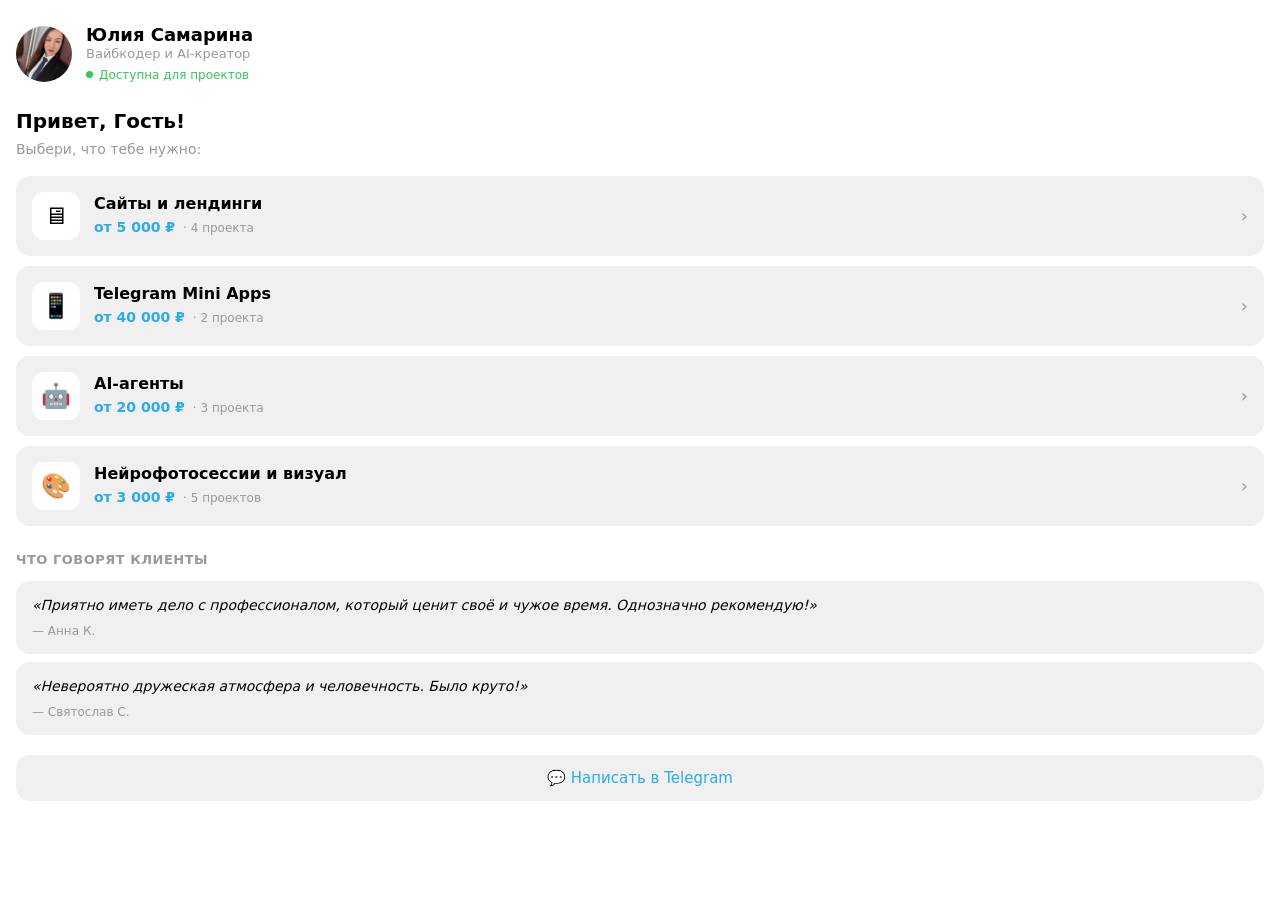
==== tg-app/index.html @ 5fb024c5 "Add Telegram Mini App: service catalog with order form Complete Mini App with 3 screens (catalog, de" ====
<!DOCTYPE html>
<html lang="ru">
<head>
  <meta charset="UTF-8">
  <meta name="viewport" content="width=device-width, initial-scale=1.0, maximum-scale=1.0, user-scalable=no">
  <title>Юлия Самарина — Услуги</title>
  <!-- Telegram Web App SDK -->
  <script src="https://telegram.org/js/telegram-web-app.js"></script>
  <!-- Заглушка для предпросмотра в обычном браузере -->
  <script>
    if (!window.Telegram || !window.Telegram.WebApp) {
      // Заглушка: имитируем Telegram Web App API в обычном браузере
      var mockMainEl = null, mockBackEl = null;
      document.addEventListener('DOMContentLoaded', function() {
        mockMainEl = document.getElementById('mock-main');
        mockBackEl = document.getElementById('mock-back');
        if (mockMainEl) mockMainEl.addEventListener('click', function() {
          if (window.Telegram.WebApp.MainButton._cb) window.Telegram.WebApp.MainButton._cb();
        });
        if (mockBackEl) mockBackEl.addEventListener('click', function() {
          if (window.Telegram.WebApp.BackButton._cb) window.Telegram.WebApp.BackButton._cb();
        });
      });

      window.Telegram = { WebApp: {
        ready: function(){}, expand: function(){},
        themeParams: {},
        headerColor: '',
        initDataUnsafe: { user: { first_name: 'Гость', username: 'preview', id: 0 } },
        MainButton: {
          _cb: null, _text: '',
          setText: function(t) { this._text = t; if (mockMainEl) mockMainEl.textContent = t; },
          show: function() { if (mockMainEl) mockMainEl.classList.add('visible'); },
          hide: function() { if (mockMainEl) mockMainEl.classList.remove('visible'); },
          enable: function() { if (mockMainEl) mockMainEl.classList.remove('disabled'); },
          disable: function() { if (mockMainEl) mockMainEl.classList.add('disabled'); },
          showProgress: function() { this.disable(); },
          hideProgress: function() { this.enable(); },
          onClick: function(cb) { this._cb = cb; },
          offClick: function() {}
        },
        BackButton: {
          _cb: null,
          show: function() { if (mockBackEl) mockBackEl.classList.add('visible'); },
          hide: function() { if (mockBackEl) mockBackEl.classList.remove('visible'); },
          onClick: function(cb) { this._cb = cb; },
          offClick: function() {}
        },
        HapticFeedback: {
          impactOccurred: function(){}, notificationOccurred: function(){}, selectionChanged: function(){}
        },
        openTelegramLink: function(url) { window.open(url, '_blank'); },
        openLink: function(url) { window.open(url, '_blank'); },
        close: function() {}
      }};
    }
  </script>
  <link rel="stylesheet" href="style.css">
</head>
<body>

  <!-- Кнопки-заглушки для просмотра в браузере (в TG будут нативные) -->
  <button class="mock-back-btn" id="mock-back">←</button>
  <button class="mock-main-btn" id="mock-main"></button>

  <!-- Контейнер приложения — сюда рендерятся экраны -->
  <div id="app"></div>

  <!-- Попап подтверждения заявки -->
  <div id="success-overlay" class="overlay hidden">
    <div class="overlay__content">
      <div class="success-icon">
        <svg width="64" height="64" viewBox="0 0 64 64" fill="none">
          <circle cx="32" cy="32" r="32" fill="var(--success)"/>
          <path class="success-check" d="M20 33L28 41L44 23" stroke="#fff" stroke-width="3.5" stroke-linecap="round" stroke-linejoin="round"/>
        </svg>
      </div>
      <h2 class="overlay__title">Заявка отправлена!</h2>
      <p class="overlay__text">Юлия ответит в течение 2 часов в Telegram</p>
      <button class="btn btn--primary overlay__btn" id="btn-write-tg">
        💬 Написать в Telegram
      </button>
      <button class="btn btn--ghost overlay__btn" id="btn-back-home">
        ← Вернуться к услугам
      </button>
    </div>
  </div>

  <script src="app.js"></script>
</body>
</html>
---- tg-app/style.css ----
/* ============================================
   Telegram Mini App — Каталог услуг
   Юлия Самарина | Вайбкодер и AI-креатор
   ============================================ */

/* --- Сброс и базовые стили --- */
*, *::before, *::after {
  margin: 0;
  padding: 0;
  box-sizing: border-box;
  -webkit-tap-highlight-color: transparent;
}

:root {
  /* Цвета из Telegram темы (с fallback) */
  --bg: var(--tg-theme-bg-color, #ffffff);
  --text: var(--tg-theme-text-color, #000000);
  --hint: var(--tg-theme-hint-color, #999999);
  --link: var(--tg-theme-link-color, #2AABEE);
  --button: var(--tg-theme-button-color, #2AABEE);
  --button-text: var(--tg-theme-button-text-color, #ffffff);
  --surface: var(--tg-theme-secondary-bg-color, #f0f0f0);

  /* Фирменные цвета */
  --accent: #2AABEE;
  --success: #34C759;
  --error: #FF3B30;
  --warning: #FF9500;

  /* Тени и скругления */
  --radius: 14px;
  --radius-sm: 10px;
  --shadow: 0 1px 3px rgba(0,0,0,0.06), 0 2px 8px rgba(0,0,0,0.04);
  --shadow-lg: 0 4px 16px rgba(0,0,0,0.08), 0 1px 4px rgba(0,0,0,0.04);

  /* Отступы */
  --pad: 16px;
  --safe-bottom: env(safe-area-inset-bottom, 0px);
}

body {
  font-family: -apple-system, 'SF Pro Text', 'SF Pro Display', 'Roboto', system-ui, sans-serif;
  font-size: 15px;
  line-height: 1.5;
  color: var(--text);
  background: var(--bg);
  overflow-x: hidden;
  -webkit-font-smoothing: antialiased;
  min-height: 100vh;
}

/* --- Контейнер приложения --- */
#app {
  position: relative;
  min-height: 100vh;
  padding-bottom: calc(20px + var(--safe-bottom));
}

/* --- Экраны (навигация slide) --- */
.screen {
  position: absolute;
  top: 0;
  left: 0;
  right: 0;
  min-height: 100vh;
  padding: var(--pad);
  padding-bottom: calc(100px + var(--safe-bottom));
  opacity: 1;
  transform: translateX(0);
  transition: transform 0.28s cubic-bezier(0.25, 0.46, 0.45, 0.94),
              opacity 0.28s ease;
}

.screen--enter-right {
  transform: translateX(100%);
  opacity: 0;
}

.screen--exit-left {
  transform: translateX(-30%);
  opacity: 0;
}

.screen--enter-left {
  transform: translateX(-100%);
  opacity: 0;
}

.screen--exit-right {
  transform: translateX(30%);
  opacity: 0;
}

.screen--active {
  transform: translateX(0);
  opacity: 1;
}

/* --- ПРОФИЛЬ (хедер главного экрана) --- */
.profile {
  display: flex;
  align-items: center;
  gap: 14px;
  padding: 8px 0 4px;
}

.profile__avatar {
  width: 56px;
  height: 56px;
  border-radius: 50%;
  background: linear-gradient(135deg, var(--accent), #9B59B6);
  display: flex;
  align-items: center;
  justify-content: center;
  font-size: 24px;
  color: #fff;
  flex-shrink: 0;
  overflow: hidden;
}

.profile__avatar img {
  width: 100%;
  height: 100%;
  object-fit: cover;
}

.profile__info {
  flex: 1;
  min-width: 0;
}

.profile__name {
  font-size: 18px;
  font-weight: 600;
  line-height: 1.2;
}

.profile__role {
  font-size: 13px;
  color: var(--hint);
  line-height: 1.3;
}

.profile__status {
  display: inline-flex;
  align-items: center;
  gap: 6px;
  font-size: 12px;
  color: var(--success);
  margin-top: 2px;
}

.profile__status::before {
  content: '';
  width: 7px;
  height: 7px;
  border-radius: 50%;
  background: var(--success);
  animation: pulse 2s ease-in-out infinite;
}

@keyframes pulse {
  0%, 100% { opacity: 1; }
  50% { opacity: 0.4; }
}

/* --- Приветствие --- */
.greeting {
  margin: 20px 0 6px;
  font-size: 20px;
  font-weight: 700;
  line-height: 1.2;
}

.greeting__sub {
  font-size: 14px;
  color: var(--hint);
  margin-bottom: 16px;
}

/* --- Карточки услуг (главный экран) --- */
.service-card {
  display: flex;
  align-items: center;
  gap: 14px;
  background: var(--surface);
  border-radius: var(--radius);
  padding: 16px;
  margin-bottom: 10px;
  cursor: pointer;
  transition: transform 0.15s ease, box-shadow 0.15s ease;
  -webkit-user-select: none;
  user-select: none;
}

.service-card:active {
  transform: scale(0.97);
  box-shadow: var(--shadow);
}

.service-card__icon {
  width: 48px;
  height: 48px;
  border-radius: 12px;
  background: var(--bg);
  display: flex;
  align-items: center;
  justify-content: center;
  font-size: 24px;
  flex-shrink: 0;
}

.service-card__body {
  flex: 1;
  min-width: 0;
}

.service-card__name {
  font-size: 16px;
  font-weight: 600;
  line-height: 1.3;
}

.service-card__meta {
  display: flex;
  align-items: center;
  gap: 8px;
  margin-top: 3px;
}

.service-card__price {
  font-size: 14px;
  font-weight: 600;
  color: var(--accent);
}

.service-card__count {
  font-size: 12px;
  color: var(--hint);
}

.service-card__arrow {
  color: var(--hint);
  font-size: 18px;
  flex-shrink: 0;
  transition: transform 0.15s ease;
}

.service-card:active .service-card__arrow {
  transform: translateX(3px);
}

/* --- Блок отзывов (главный экран) --- */
.reviews-section {
  margin-top: 24px;
}

.section-title {
  font-size: 13px;
  font-weight: 600;
  color: var(--hint);
  text-transform: uppercase;
  letter-spacing: 0.5px;
  margin-bottom: 12px;
}

.review-mini {
  background: var(--surface);
  border-radius: var(--radius);
  padding: 14px 16px;
  margin-bottom: 8px;
}

.review-mini__text {
  font-size: 14px;
  font-style: italic;
  line-height: 1.5;
  color: var(--text);
}

.review-mini__author {
  font-size: 12px;
  color: var(--hint);
  margin-top: 6px;
}

/* --- Кнопка «Написать в Telegram» --- */
.tg-button {
  display: flex;
  align-items: center;
  justify-content: center;
  gap: 8px;
  width: 100%;
  padding: 14px;
  margin-top: 20px;
  background: var(--surface);
  border: none;
  border-radius: var(--radius);
  font-size: 15px;
  font-weight: 500;
  color: var(--accent);
  cursor: pointer;
  transition: transform 0.15s ease;
  font-family: inherit;
}

.tg-button:active {
  transform: scale(0.97);
}

/* ============================================
   ЭКРАН 2: ДЕТАЛИ УСЛУГИ
   ============================================ */

.detail-header {
  text-align: center;
  padding: 8px 0 20px;
}

.detail-header__icon {
  font-size: 48px;
  margin-bottom: 8px;
}

.detail-header__name {
  font-size: 22px;
  font-weight: 700;
  line-height: 1.2;
}

.detail-header__price {
  font-size: 18px;
  font-weight: 600;
  color: var(--accent);
  margin-top: 4px;
}

.detail-desc {
  font-size: 15px;
  color: var(--hint);
  line-height: 1.6;
  margin-bottom: 24px;
  text-align: center;
}

/* --- Чеклист «Что входит» --- */
.checklist {
  margin-bottom: 24px;
}

.checklist__title {
  font-size: 13px;
  font-weight: 600;
  color: var(--hint);
  text-transform: uppercase;
  letter-spacing: 0.5px;
  margin-bottom: 10px;
}

.checklist__item {
  display: flex;
  align-items: flex-start;
  gap: 10px;
  padding: 10px 0;
  border-bottom: 1px solid var(--surface);
  font-size: 15px;
  line-height: 1.4;
}

.checklist__item:last-child {
  border-bottom: none;
}

.checklist__icon {
  color: var(--success);
  font-size: 16px;
  flex-shrink: 0;
  margin-top: 1px;
}

/* --- Варианты/тарифы --- */
.variants {
  margin-bottom: 24px;
}

.variant-card {
  display: flex;
  align-items: center;
  justify-content: space-between;
  background: var(--surface);
  border-radius: var(--radius);
  padding: 16px;
  margin-bottom: 8px;
  border: 2px solid transparent;
  cursor: pointer;
  transition: border-color 0.15s ease, transform 0.1s ease;
  -webkit-user-select: none;
  user-select: none;
}

.variant-card:active {
  transform: scale(0.98);
}

.variant-card--selected {
  border-color: var(--accent);
}

.variant-card__name {
  font-size: 15px;
  font-weight: 600;
}

.variant-card__days {
  font-size: 13px;
  color: var(--hint);
  margin-top: 2px;
}

.variant-card__price {
  font-size: 15px;
  font-weight: 700;
  color: var(--accent);
  text-align: right;
  white-space: nowrap;
}

/* --- Отзыв на странице услуги --- */
.detail-review {
  background: var(--surface);
  border-radius: var(--radius);
  padding: 16px;
  margin-bottom: 20px;
}

.detail-review__text {
  font-size: 14px;
  font-style: italic;
  line-height: 1.6;
}

.detail-review__author {
  font-size: 13px;
  color: var(--hint);
  margin-top: 8px;
}

/* --- Блок сроков --- */
.timing {
  display: flex;
  gap: 12px;
  margin-bottom: 16px;
}

.timing__item {
  flex: 1;
  background: var(--surface);
  border-radius: var(--radius-sm);
  padding: 12px;
  text-align: center;
}

.timing__icon {
  font-size: 20px;
  margin-bottom: 4px;
}

.timing__text {
  font-size: 13px;
  color: var(--hint);
}

.timing__value {
  font-size: 14px;
  font-weight: 600;
}

/* ============================================
   ЭКРАН 3: ЗАЯВКА
   ============================================ */

.order-screen {
  padding-top: 8px;
}

.order-service {
  display: flex;
  align-items: center;
  gap: 12px;
  background: var(--surface);
  border-radius: var(--radius);
  padding: 14px 16px;
  margin-bottom: 20px;
}

.order-service__icon {
  font-size: 28px;
}

.order-service__name {
  font-size: 15px;
  font-weight: 600;
}

.order-service__price {
  font-size: 13px;
  color: var(--accent);
  font-weight: 600;
}

.order-title {
  font-size: 22px;
  font-weight: 700;
  margin-bottom: 16px;
}

.order-label {
  font-size: 13px;
  font-weight: 600;
  color: var(--hint);
  text-transform: uppercase;
  letter-spacing: 0.5px;
  margin-bottom: 8px;
}

.order-textarea {
  width: 100%;
  min-height: 120px;
  padding: 14px 16px;
  border: 2px solid var(--surface);
  border-radius: var(--radius);
  background: var(--surface);
  color: var(--text);
  font-family: inherit;
  font-size: 15px;
  line-height: 1.5;
  resize: vertical;
  outline: none;
  transition: border-color 0.2s ease;
}

.order-textarea:focus {
  border-color: var(--accent);
  background: var(--bg);
}

.order-textarea::placeholder {
  color: var(--hint);
}

.order-textarea--error {
  border-color: var(--error);
}

.order-user {
  display: flex;
  align-items: center;
  gap: 10px;
  margin-top: 16px;
  padding: 12px 16px;
  background: var(--surface);
  border-radius: var(--radius-sm);
}

.order-user__avatar {
  width: 36px;
  height: 36px;
  border-radius: 50%;
  background: var(--accent);
  display: flex;
  align-items: center;
  justify-content: center;
  color: #fff;
  font-size: 14px;
  font-weight: 600;
  flex-shrink: 0;
}

.order-user__name {
  font-size: 14px;
  font-weight: 500;
}

.order-user__hint {
  font-size: 12px;
  color: var(--hint);
}

/* --- Блок «Что будет дальше» --- */
.next-steps {
  margin-top: 24px;
}

.next-steps__title {
  font-size: 13px;
  font-weight: 600;
  color: var(--hint);
  text-transform: uppercase;
  letter-spacing: 0.5px;
  margin-bottom: 12px;
}

.next-step {
  display: flex;
  gap: 12px;
  align-items: flex-start;
  margin-bottom: 12px;
}

.next-step__num {
  width: 28px;
  height: 28px;
  border-radius: 50%;
  background: var(--surface);
  display: flex;
  align-items: center;
  justify-content: center;
  font-size: 13px;
  font-weight: 700;
  color: var(--accent);
  flex-shrink: 0;
}

.next-step__text {
  font-size: 14px;
  color: var(--hint);
  line-height: 1.5;
  padding-top: 3px;
}

/* ============================================
   ОВЕРЛЕЙ ПОДТВЕРЖДЕНИЯ
   ============================================ */

.overlay {
  position: fixed;
  inset: 0;
  background: var(--bg);
  z-index: 100;
  display: flex;
  align-items: center;
  justify-content: center;
  transition: opacity 0.3s ease;
}

.overlay.hidden {
  opacity: 0;
  pointer-events: none;
}

.overlay__content {
  text-align: center;
  padding: var(--pad);
  width: 100%;
  max-width: 320px;
}

.success-icon {
  margin-bottom: 20px;
  animation: scaleIn 0.4s cubic-bezier(0.34, 1.56, 0.64, 1);
}

@keyframes scaleIn {
  from { transform: scale(0); opacity: 0; }
  to { transform: scale(1); opacity: 1; }
}

.success-check {
  stroke-dasharray: 40;
  stroke-dashoffset: 40;
  animation: drawCheck 0.5s 0.3s ease forwards;
}

@keyframes drawCheck {
  to { stroke-dashoffset: 0; }
}

.overlay__title {
  font-size: 22px;
  font-weight: 700;
  margin-bottom: 8px;
}

.overlay__text {
  font-size: 15px;
  color: var(--hint);
  margin-bottom: 28px;
  line-height: 1.5;
}

.overlay__btn {
  margin-bottom: 10px;
}

/* ============================================
   КНОПКИ
   ============================================ */

.btn {
  display: flex;
  align-items: center;
  justify-content: center;
  width: 100%;
  min-height: 48px;
  padding: 12px 20px;
  border: none;
  border-radius: var(--radius);
  font-family: inherit;
  font-size: 15px;
  font-weight: 600;
  cursor: pointer;
  transition: transform 0.12s ease, opacity 0.12s ease;
  -webkit-user-select: none;
  user-select: none;
}

.btn:active {
  transform: scale(0.97);
}

.btn--primary {
  background: var(--accent);
  color: #fff;
}

.btn--ghost {
  background: transparent;
  color: var(--accent);
}

.btn--ghost:active {
  background: var(--surface);
}

/* ============================================
   АНИМАЦИИ ПОЯВЛЕНИЯ ЭЛЕМЕНТОВ
   ============================================ */

.fade-up {
  opacity: 0;
  transform: translateY(12px);
  animation: fadeUp 0.35s ease forwards;
}

@keyframes fadeUp {
  to {
    opacity: 1;
    transform: translateY(0);
  }
}

/* Задержки для каскадного появления */
.fade-up:nth-child(1) { animation-delay: 0.02s; }
.fade-up:nth-child(2) { animation-delay: 0.06s; }
.fade-up:nth-child(3) { animation-delay: 0.10s; }
.fade-up:nth-child(4) { animation-delay: 0.14s; }
.fade-up:nth-child(5) { animation-delay: 0.18s; }
.fade-up:nth-child(6) { animation-delay: 0.22s; }
.fade-up:nth-child(7) { animation-delay: 0.26s; }
.fade-up:nth-child(8) { animation-delay: 0.30s; }
.fade-up:nth-child(9) { animation-delay: 0.34s; }
.fade-up:nth-child(10) { animation-delay: 0.38s; }

/* ============================================
   УТИЛИТЫ
   ============================================ */

.hidden {
  display: none !important;
}

/* Скрытие скроллбара но сохранение скролла */
body::-webkit-scrollbar {
  display: none;
}
body {
  -ms-overflow-style: none;
  scrollbar-width: none;
}

/* Запрет выделения на интерактивных элементах */
button, .service-card, .variant-card {
  -webkit-user-select: none;
  user-select: none;
}

/* ============================================
   ИМИТАЦИЯ MainButton ДЛЯ БРАУЗЕРА
   (в Telegram будет нативная кнопка)
   ============================================ */

.mock-main-btn {
  position: fixed;
  bottom: 0;
  left: 0;
  right: 0;
  height: 56px;
  background: var(--accent);
  color: #fff;
  border: none;
  font-family: inherit;
  font-size: 16px;
  font-weight: 600;
  cursor: pointer;
  z-index: 50;
  display: none;
  align-items: center;
  justify-content: center;
  transition: opacity 0.15s ease;
  padding-bottom: var(--safe-bottom);
}

.mock-main-btn:active {
  opacity: 0.85;
}

.mock-main-btn.visible {
  display: flex;
}

.mock-main-btn.disabled {
  opacity: 0.6;
  pointer-events: none;
}

/* Эмуляция BackButton для браузера */
.mock-back-btn {
  position: fixed;
  top: 0;
  left: 0;
  width: 48px;
  height: 48px;
  background: var(--bg);
  border: none;
  font-size: 22px;
  cursor: pointer;
  z-index: 50;
  display: none;
  align-items: center;
  justify-content: center;
  color: var(--accent);
}

.mock-back-btn.visible {
  display: flex;
}
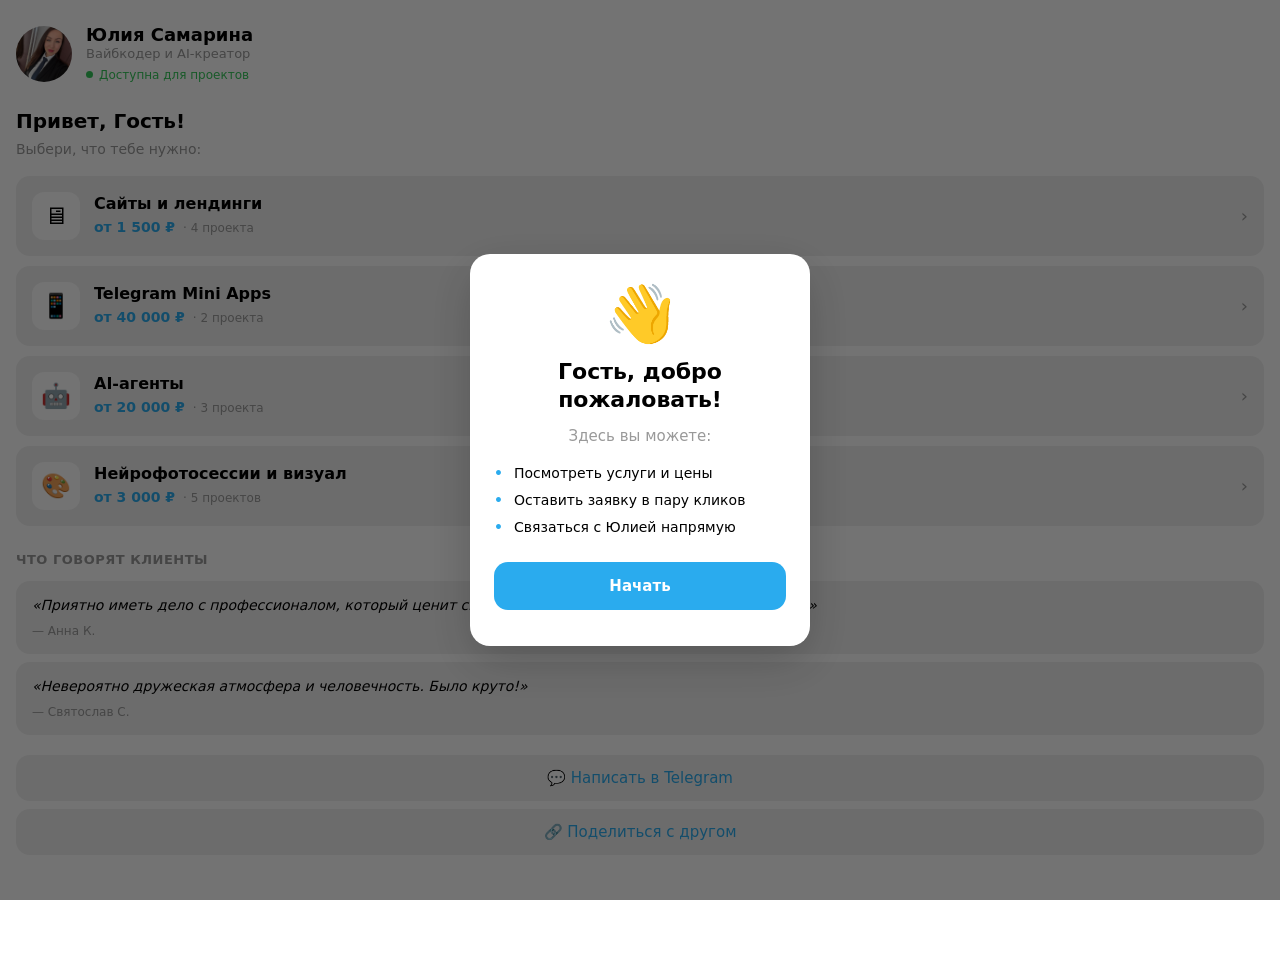
==== commit 2e8f6f23: "Update Telegram username, add Mini App features - Replace @samarina_parfum with @Samarina_Yuliya eve" ====
--- a/tg-app/index.html
+++ b/tg-app/index.html
@@ -8,7 +8,7 @@
   <script src="https://telegram.org/js/telegram-web-app.js"></script>
   <!-- Заглушка для предпросмотра в обычном браузере -->
   <script>
-    if (!window.Telegram || !window.Telegram.WebApp) {
+    if (!window.Telegram || !window.Telegram.WebApp || !window.Telegram.WebApp.initData) {
       // Заглушка: имитируем Telegram Web App API в обычном браузере
       var mockMainEl = null, mockBackEl = null;
       document.addEventListener('DOMContentLoaded', function() {
@@ -55,7 +55,7 @@
       }};
     }
   </script>
-  <link rel="stylesheet" href="style.css">
+  <link rel="stylesheet" href="style.css?v=2">
 </head>
 <body>
 
@@ -86,6 +86,39 @@
     </div>
   </div>
 
-  <script src="app.js"></script>
+  <!-- Онбординг при первом запуске -->
+  <div id="onboarding-overlay" class="offer-overlay" style="display:none">
+    <div class="offer-backdrop"></div>
+    <div class="offer-card onboarding-card">
+      <div class="offer-emoji">👋</div>
+      <h2 class="offer-title" id="onboarding-greeting">Добро пожаловать!</h2>
+      <p class="offer-subtitle">Здесь вы можете:</p>
+      <ul class="offer-bullets onboarding-bullets">
+        <li>Посмотреть услуги и цены</li>
+        <li>Оставить заявку в пару кликов</li>
+        <li>Связаться с Юлией напрямую</li>
+      </ul>
+      <button class="btn btn--primary offer-btn" id="onboarding-start">Начать</button>
+    </div>
+  </div>
+
+  <!-- Оффер при первом открытии -->
+  <div id="offer-overlay" class="offer-overlay" style="display:none">
+    <div class="offer-backdrop"></div>
+    <div class="offer-card">
+      <div class="offer-emoji">🎁</div>
+      <h2 class="offer-title">Урок бесплатно<br>«Как правильно составить промт»</h2>
+      <p class="offer-subtitle">Подпишитесь на бота — получите подарок в личное сообщение</p>
+      <ul class="offer-bullets">
+        <li>Эксклюзивные предложения и новости для подписчиков</li>
+      </ul>
+      <a class="btn btn--primary offer-btn" id="offer-accept" href="https://t.me/Samarina28_bot?start=from_app" target="_blank">
+        Получить подарок
+      </a>
+      <button class="offer-skip" id="offer-skip">Пропустить</button>
+    </div>
+  </div>
+
+  <script src="app.js?v=2"></script>
 </body>
 </html>
--- a/tg-app/style.css
+++ b/tg-app/style.css
@@ -308,6 +308,14 @@
   transform: scale(0.97);
 }
 
+.tg-button--share {
+  margin-top: 8px;
+}
+
+.onboarding-bullets li {
+  font-size: 15px;
+}
+
 /* ============================================
    ЭКРАН 2: ДЕТАЛИ УСЛУГИ
    ============================================ */
@@ -844,3 +852,133 @@
 .mock-back-btn.visible {
   display: flex;
 }
+
+/* ============================================
+   ОФФЕР-МОДАЛКА (первый запуск)
+   ============================================ */
+
+.offer-overlay {
+  position: fixed;
+  inset: 0;
+  z-index: 200;
+  display: flex;
+  align-items: center;
+  justify-content: center;
+  padding: var(--pad);
+}
+
+.offer-backdrop {
+  position: absolute;
+  inset: 0;
+  background: rgba(0, 0, 0, 0.55);
+  opacity: 0;
+  animation: offerFadeIn 0.3s ease forwards;
+}
+
+.offer-card {
+  position: relative;
+  background: var(--bg);
+  border-radius: 20px;
+  padding: 32px 24px 24px;
+  width: 100%;
+  max-width: 340px;
+  text-align: center;
+  box-shadow: 0 16px 48px rgba(0, 0, 0, 0.2);
+  transform: scale(0.9) translateY(20px);
+  opacity: 0;
+  animation: offerSlideUp 0.35s 0.1s cubic-bezier(0.34, 1.56, 0.64, 1) forwards;
+}
+
+.offer-emoji {
+  font-size: 56px;
+  line-height: 1;
+  margin-bottom: 16px;
+}
+
+.offer-title {
+  font-size: 22px;
+  font-weight: 700;
+  line-height: 1.3;
+  margin-bottom: 10px;
+  color: var(--text);
+}
+
+.offer-subtitle {
+  font-size: 15px;
+  color: var(--hint);
+  line-height: 1.5;
+  margin-bottom: 16px;
+}
+
+.offer-bullets {
+  list-style: none;
+  text-align: left;
+  margin-bottom: 24px;
+}
+
+.offer-bullets li {
+  position: relative;
+  font-size: 14px;
+  line-height: 1.5;
+  color: var(--text);
+  padding-left: 20px;
+  margin-bottom: 6px;
+}
+
+.offer-bullets li::before {
+  content: '•';
+  position: absolute;
+  left: 0;
+  color: var(--accent);
+  font-weight: 700;
+}
+
+.offer-btn {
+  text-decoration: none;
+  margin-bottom: 12px;
+}
+
+.offer-skip {
+  background: none;
+  border: none;
+  font-family: inherit;
+  font-size: 14px;
+  color: var(--hint);
+  cursor: pointer;
+  padding: 8px 16px;
+  transition: color 0.15s ease;
+}
+
+.offer-skip:active {
+  color: var(--text);
+}
+
+@keyframes offerFadeIn {
+  to { opacity: 1; }
+}
+
+@keyframes offerSlideUp {
+  to {
+    transform: scale(1) translateY(0);
+    opacity: 1;
+  }
+}
+
+.offer-overlay.closing .offer-backdrop {
+  animation: offerFadeOut 0.25s ease forwards;
+}
+
+.offer-overlay.closing .offer-card {
+  animation: offerSlideDown 0.25s ease forwards;
+}
+
+@keyframes offerFadeOut {
+  to { opacity: 0; }
+}
+
+@keyframes offerSlideDown {
+  to {
+    transform: scale(0.95) translateY(20px);
+    opacity: 0;
+  }
+}
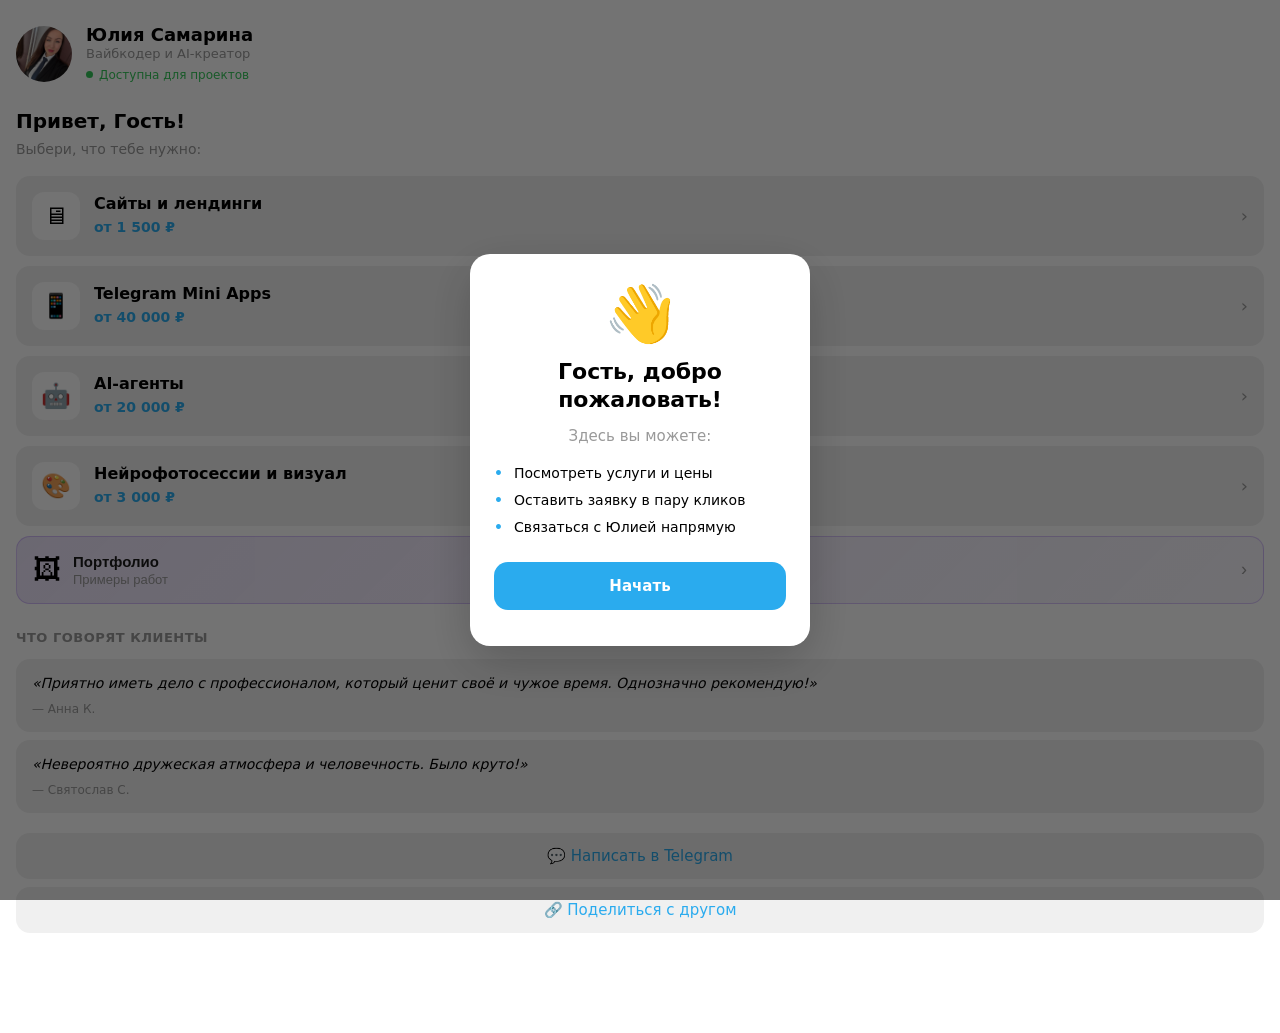
==== commit 25a8b521: "Add portfolio section with photos and videos to Mini App - New portfolio screen with grid layout (ph" ====
--- a/tg-app/index.html
+++ b/tg-app/index.html
@@ -55,7 +55,7 @@
       }};
     }
   </script>
-  <link rel="stylesheet" href="style.css?v=2">
+  <link rel="stylesheet" href="style.css?v=3">
 </head>
 <body>
 
@@ -107,7 +107,7 @@
     <div class="offer-backdrop"></div>
     <div class="offer-card">
       <div class="offer-emoji">🎁</div>
-      <h2 class="offer-title">Урок бесплатно<br>«Как правильно составить промт»</h2>
+      <h2 class="offer-title">Бесплатный урок по созданию точного промта (запроса) для ИИ</h2>
       <p class="offer-subtitle">Подпишитесь на бота — получите подарок в личное сообщение</p>
       <ul class="offer-bullets">
         <li>Эксклюзивные предложения и новости для подписчиков</li>
@@ -119,6 +119,6 @@
     </div>
   </div>
 
-  <script src="app.js?v=2"></script>
+  <script src="app.js?v=3"></script>
 </body>
 </html>
--- a/tg-app/style.css
+++ b/tg-app/style.css
@@ -982,3 +982,178 @@
     opacity: 0;
   }
 }
+
+/* ============================================
+   ПОРТФОЛИО
+   ============================================ */
+
+/* Кнопка на главном экране */
+.portfolio-btn {
+  display: flex;
+  align-items: center;
+  gap: 12px;
+  width: 100%;
+  padding: 16px;
+  margin: 8px 0 4px;
+  background: linear-gradient(135deg, rgba(124, 58, 237, 0.12), rgba(124, 58, 237, 0.04));
+  border: 1.5px solid rgba(124, 58, 237, 0.25);
+  border-radius: var(--radius);
+  cursor: pointer;
+  -webkit-tap-highlight-color: transparent;
+  transition: transform 0.15s, border-color 0.2s;
+}
+.portfolio-btn:active {
+  transform: scale(0.98);
+}
+.portfolio-btn__icon {
+  font-size: 28px;
+  flex-shrink: 0;
+}
+.portfolio-btn__text {
+  display: flex;
+  flex-direction: column;
+  align-items: flex-start;
+  flex: 1;
+}
+.portfolio-btn__title {
+  font-size: 15px;
+  font-weight: 600;
+  color: var(--tg-theme-text-color, #1a1a1a);
+}
+.portfolio-btn__sub {
+  font-size: 13px;
+  color: var(--tg-theme-hint-color, #999);
+  margin-top: 2px;
+}
+
+/* Экран портфолио */
+.screen-header {
+  margin-bottom: 20px;
+}
+.screen-title {
+  font-size: 22px;
+  font-weight: 700;
+  color: var(--tg-theme-text-color, #1a1a1a);
+  margin: 0 0 4px;
+}
+.screen-subtitle {
+  font-size: 14px;
+  color: var(--tg-theme-hint-color, #999);
+  margin: 0;
+}
+
+/* Секция категории */
+.portfolio-section {
+  margin-bottom: 24px;
+}
+.portfolio-section__header {
+  font-size: 16px;
+  font-weight: 600;
+  color: var(--tg-theme-text-color, #1a1a1a);
+  margin-bottom: 12px;
+}
+
+/* Сетка карточек */
+.portfolio-grid {
+  display: grid;
+  grid-template-columns: 1fr 1fr;
+  gap: 10px;
+}
+
+/* Карточка портфолио */
+.portfolio-card {
+  border-radius: var(--radius);
+  overflow: hidden;
+  background: var(--card);
+  cursor: pointer;
+  -webkit-tap-highlight-color: transparent;
+  transition: transform 0.15s;
+}
+.portfolio-card:active {
+  transform: scale(0.97);
+}
+
+.portfolio-card__thumb {
+  width: 100%;
+  aspect-ratio: 3 / 4;
+  background-size: cover;
+  background-position: center;
+  background-color: rgba(124, 58, 237, 0.08);
+  position: relative;
+  display: flex;
+  align-items: center;
+  justify-content: center;
+}
+.portfolio-card__placeholder {
+  font-size: 36px;
+  opacity: 0.5;
+}
+.portfolio-card__badge {
+  position: absolute;
+  bottom: 8px;
+  left: 8px;
+  background: rgba(0,0,0,0.65);
+  color: #fff;
+  font-size: 11px;
+  font-weight: 500;
+  padding: 4px 8px;
+  border-radius: 6px;
+  backdrop-filter: blur(4px);
+}
+.portfolio-card__count {
+  position: absolute;
+  top: 8px;
+  right: 8px;
+  background: rgba(0,0,0,0.65);
+  color: #fff;
+  font-size: 11px;
+  font-weight: 500;
+  padding: 3px 7px;
+  border-radius: 6px;
+  backdrop-filter: blur(4px);
+}
+
+.portfolio-card__info {
+  padding: 10px 10px 12px;
+}
+.portfolio-card__title {
+  font-size: 13px;
+  font-weight: 600;
+  color: var(--tg-theme-text-color, #1a1a1a);
+  line-height: 1.3;
+}
+.portfolio-card__subtitle {
+  font-size: 11px;
+  color: var(--tg-theme-hint-color, #999);
+  margin-top: 2px;
+  line-height: 1.3;
+}
+
+/* Видео-карточка */
+.portfolio-card__thumb--video {
+  background: linear-gradient(135deg, #1a1a2e, #2d1b69);
+}
+.portfolio-card__play {
+  font-size: 32px;
+  color: #fff;
+  width: 56px;
+  height: 56px;
+  display: flex;
+  align-items: center;
+  justify-content: center;
+  background: rgba(124, 58, 237, 0.7);
+  border-radius: 50%;
+  backdrop-filter: blur(4px);
+}
+
+/* Детальный просмотр */
+.portfolio-detail__gallery {
+  display: flex;
+  flex-direction: column;
+  gap: 12px;
+}
+.portfolio-detail__img img {
+  width: 100%;
+  border-radius: var(--radius);
+  display: block;
+}
